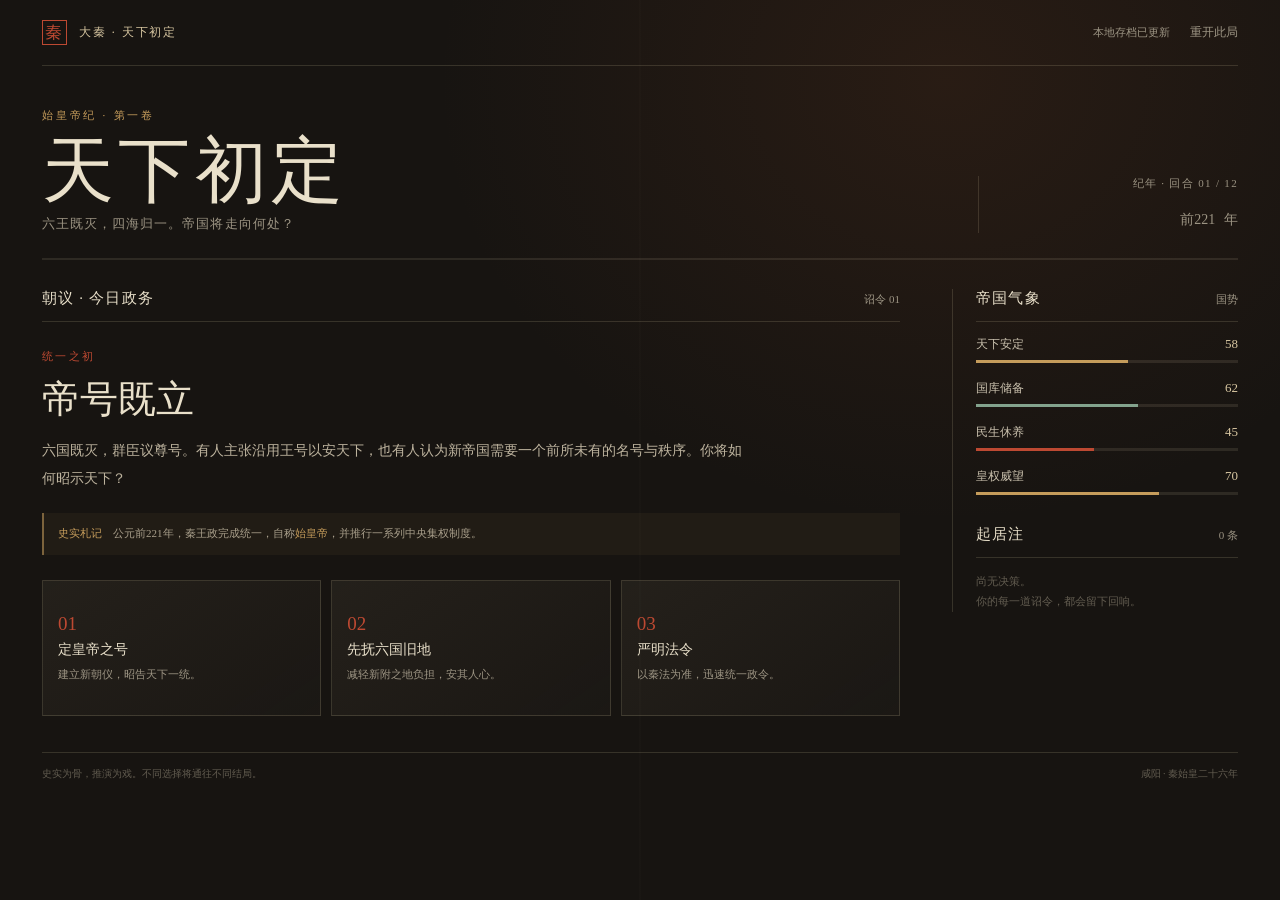
==== index.html @ d90211f7 "Add Qin Shi Huang simulation game" ====
<!doctype html>
<html lang="zh-CN">
<head>
  <meta charset="utf-8">
  <meta name="viewport" content="width=device-width, initial-scale=1">
  <meta name="theme-color" content="#171411">
  <title>大秦：天下初定</title>
  <style>
    :root {
      color-scheme: dark;
      --ink: #e9e0ca;
      --muted: #9c9483;
      --dim: #625c50;
      --paper: #d7c6a1;
      --vermilion: #bd4932;
      --gold: #c59c5b;
      --jade: #83a38d;
      --line: rgba(215, 198, 161, .17);
      --serif: "Noto Serif SC", "Songti SC", serif;
      --display: "Ma Shan Zheng", "KaiTi", serif;
    }

    * { box-sizing: border-box; }
    body {
      margin: 0;
      min-height: 100vh;
      color: var(--ink);
      background: #171411;
      font-family: var(--serif);
      background-image: radial-gradient(ellipse at 74% 9%, rgba(122, 64, 34, .18), transparent 38%),
        linear-gradient(90deg, transparent 49.9%, rgba(215, 198, 161, .025) 50%, transparent 50.1%);
    }
    button { font: inherit; }
    .frame { width: min(1320px, 100%); margin: 0 auto; padding: 0 42px 44px; }
    .topbar { height: 66px; display: flex; align-items: center; justify-content: space-between; border-bottom: 1px solid var(--line); }
    .brand { display: flex; align-items: center; gap: 12px; color: var(--paper); letter-spacing: .16em; font-size: 12px; }
    .brand-mark { width: 25px; height: 25px; display: grid; place-items: center; border: 1px solid var(--vermilion); color: var(--vermilion); font-family: var(--display); font-size: 17px; }
    .top-actions { display: flex; gap: 20px; align-items: center; }
    .save-state { color: var(--muted); font-size: 11px; }
    .text-button { color: var(--muted); background: transparent; border: 0; cursor: pointer; font-size: 12px; padding: 8px 0; }
    .text-button:hover { color: var(--ink); }
    .masthead { display: grid; grid-template-columns: minmax(0, 1fr) 260px; gap: 44px; padding: 42px 0 25px; align-items: end; }
    .eyebrow { color: var(--gold); font-size: 11px; letter-spacing: .25em; }
    h1 { margin: 12px 0 8px; font-family: var(--display); font-size: clamp(42px, 6vw, 72px); font-weight: 400; line-height: 1; letter-spacing: .06em; }
    .subtitle { color: var(--muted); font-size: 13px; letter-spacing: .08em; }
    .year-block { text-align: right; border-left: 1px solid var(--line); padding-left: 23px; }
    .year-label { color: var(--muted); font-size: 11px; letter-spacing: .12em; }
    .year { color: var(--paper); font-family: var(--display); font-size: 35px; margin-top: 2px; }
    .year span { font-size: 14px; color: var(--muted); font-family: var(--serif); }
    .progress-track { height: 2px; background: rgba(215,198,161,.12); margin: 0 0 29px; }
    .progress-fill { width: 0; height: 100%; background: var(--vermilion); transition: width .4s ease; }
    .layout { display: grid; grid-template-columns: minmax(0, 1fr) 286px; gap: 52px; align-items: start; }
    .section-heading { display: flex; align-items: baseline; justify-content: space-between; border-bottom: 1px solid var(--line); padding-bottom: 13px; margin-bottom: 20px; }
    .section-heading h2 { font-size: 15px; font-weight: 500; margin: 0; letter-spacing: .08em; }
    .section-heading span { font-size: 11px; color: var(--muted); }
    .event-kicker { color: var(--vermilion); letter-spacing: .22em; font-size: 11px; margin: 27px 0 10px; }
    .event-title { font-family: var(--display); font-size: clamp(27px, 3.2vw, 38px); font-weight: 400; margin: 0 0 12px; }
    .event-copy { color: #bdb39e; font-size: 14px; line-height: 2; max-width: 700px; margin: 0; }
    .record { margin-top: 20px; padding: 11px 14px; border-left: 2px solid rgba(197,156,91,.56); background: rgba(197,156,91,.055); color: #a99f8b; font-size: 11px; line-height: 1.8; }
    .record strong { color: var(--gold); font-weight: 500; }
    .choices { margin-top: 25px; display: grid; grid-template-columns: repeat(3, minmax(0, 1fr)); gap: 10px; }
    .choice {
      position: relative; text-align: left; min-height: 136px; padding: 16px 15px 14px; color: var(--ink);
      background: linear-gradient(145deg, rgba(215,198,161,.065), rgba(215,198,161,.018));
      border: 1px solid var(--line); cursor: pointer; transition: border-color .2s, background .2s, transform .2s;
    }
    .choice:hover { border-color: rgba(197,156,91,.65); background: rgba(197,156,91,.08); transform: translateY(-2px); }
    .choice:disabled { cursor: default; opacity: .58; transform: none; }
    .choice-no { color: var(--vermilion); font-family: var(--display); font-size: 19px; }
    .choice-title { display: block; font-size: 14px; margin: 6px 0; }
    .choice-desc { color: var(--muted); font-size: 11px; line-height: 1.7; display: block; }
    .side { border-left: 1px solid var(--line); padding-left: 23px; }
    .side .section-heading { margin-bottom: 14px; }
    .stat { margin: 0 0 17px; }
    .stat-line { display: flex; justify-content: space-between; align-items: baseline; margin-bottom: 7px; }
    .stat-name { font-size: 12px; color: #c9c0ad; }
    .stat-value { color: var(--paper); font-size: 13px; font-variant-numeric: tabular-nums; }
    .stat-track { height: 3px; background: rgba(215,198,161,.12); }
    .stat-fill { height: 100%; width: 0; transition: width .35s ease; background: var(--gold); }
    .stat:nth-of-type(3) .stat-fill { background: var(--jade); }
    .stat:nth-of-type(4) .stat-fill { background: var(--vermilion); }
    .log { margin-top: 30px; }
    .log-list { list-style: none; margin: 0; padding: 0; }
    .log-item { display: grid; grid-template-columns: 39px 1fr; gap: 8px; border-bottom: 1px solid rgba(215,198,161,.09); padding: 9px 0; font-size: 11px; line-height: 1.7; color: var(--muted); }
    .log-year { color: var(--gold); }
    .empty-log { color: var(--dim); font-size: 11px; line-height: 1.8; }
    .footer { margin-top: 36px; border-top: 1px solid var(--line); padding-top: 14px; display: flex; justify-content: space-between; color: var(--dim); font-size: 10px; }
    .ending { display: none; border-top: 1px solid var(--line); margin-top: 27px; padding-top: 20px; }
    .ending h3 { margin: 0 0 8px; font-family: var(--display); font-size: 29px; font-weight: 400; }
    .ending p { color: var(--muted); font-size: 13px; line-height: 1.9; margin: 0 0 14px; }
    .restart { padding: 9px 15px; background: var(--vermilion); color: #fff1dc; border: 0; cursor: pointer; font-size: 12px; }
    .toast { position: fixed; bottom: 20px; left: 50%; transform: translate(-50%, 10px); opacity: 0; pointer-events: none; padding: 10px 15px; background: #2a251e; border: 1px solid var(--line); color: var(--paper); font-size: 12px; transition: .2s; }
    .toast.show { transform: translate(-50%, 0); opacity: 1; }
    @media (max-width: 800px) {
      .frame { padding: 0 22px 30px; }
      .masthead { grid-template-columns: 1fr auto; gap: 14px; padding-top: 34px; }
      .layout { grid-template-columns: 1fr; gap: 32px; }
      .side { border-left: 0; border-top: 1px solid var(--line); padding: 22px 0 0; }
      .stats-grid { display: grid; grid-template-columns: repeat(2, minmax(0, 1fr)); column-gap: 22px; }
      .log { margin-top: 22px; }
    }
    @media (max-width: 520px) {
      .frame { padding: 0 17px 25px; }
      .brand { letter-spacing: .08em; }
      .top-actions { gap: 12px; }
      .save-state { display: none; }
      .masthead { padding-top: 28px; }
      h1 { font-size: 46px; }
      .year-block { padding-left: 12px; }
      .year { font-size: 29px; }
      .choices { grid-template-columns: 1fr; gap: 8px; }
      .choice { min-height: 0; padding: 12px 14px; }
      .choice-title { display: inline; margin: 0 8px 0 4px; }
      .choice-desc { margin: 4px 0 0 28px; }
      .footer { gap: 14px; line-height: 1.6; }
    }
    @media (prefers-reduced-motion: reduce) { *, *::before, *::after { scroll-behavior: auto !important; transition-duration: .01ms !important; } }
  </style>
</head>
<body>
  <div class="frame">
    <header class="topbar">
      <div class="brand"><span class="brand-mark" aria-hidden="true">秦</span><span>大秦 · 天下初定</span></div>
      <div class="top-actions"><span class="save-state" id="saveState">本地存档已启用</span><button class="text-button" id="resetButton" type="button" title="重新开始">重开此局</button></div>
    </header>
    <section class="masthead" aria-labelledby="gameTitle">
      <div><div class="eyebrow">始皇帝纪 · 第一卷</div><h1 id="gameTitle">天下初定</h1><div class="subtitle">六王既灭，四海归一。帝国将走向何处？</div></div>
      <div class="year-block"><div class="year-label">纪年 · 回合 <span id="turnLabel">01 / 12</span></div><div class="year"><span id="yearNumber">前221</span> <span>年</span></div></div>
    </section>
    <div class="progress-track" aria-label="游戏进度"><div class="progress-fill" id="progressFill"></div></div>
    <main class="layout">
      <section class="chronicle" aria-labelledby="eventTitle">
        <div class="section-heading"><h2>朝议 · 今日政务</h2><span id="eventIndex">诏令 01</span></div>
        <div class="event-kicker" id="eventEra">统一之初</div>
        <h2 class="event-title" id="eventTitle">帝号既立</h2>
        <p class="event-copy" id="eventCopy"></p>
        <div class="record" id="historyRecord"></div>
        <div class="choices" id="choices" aria-label="选择施政方略"></div>
        <div class="ending" id="ending" aria-live="polite"></div>
      </section>
      <aside class="side" aria-label="帝国状态">
        <div class="section-heading"><h2>帝国气象</h2><span>国势</span></div>
        <div class="stats-grid" id="stats"></div>
        <section class="log" aria-label="施政记录">
          <div class="section-heading"><h2>起居注</h2><span id="logCount">0 条</span></div>
          <ul class="log-list" id="logList"><li class="empty-log">尚无决策。<br>你的每一道诏令，都会留下回响。</li></ul>
        </section>
      </aside>
    </main>
    <footer class="footer"><span>史实为骨，推演为戏。不同选择将通往不同结局。</span><span>咸阳 · 秦始皇二十六年</span></footer>
  </div>
  <div class="toast" id="toast" role="status" aria-live="polite"></div>
  <script>
    "use strict";

    const initialState = {
      turn: 0,
      stats: { stability: 58, treasury: 62, people: 45, authority: 70 },
      log: [],
      ended: false
    };

    const statInfo = [
      { key: "stability", label: "天下安定", color: "#c59c5b" },
      { key: "treasury", label: "国库储备", color: "#83a38d" },
      { key: "people", label: "民生休养", color: "#bd4932" },
      { key: "authority", label: "皇权威望", color: "#c59c5b" }
    ];

    const events = [
      { year: 221, era: "统一之初", title: "帝号既立", text: "六国既灭，群臣议尊号。有人主张沿用王号以安天下，也有人认为新帝国需要一个前所未有的名号与秩序。你将如何昭示天下？", record: "公元前221年，秦王政完成统一，自称<strong>始皇帝</strong>，并推行一系列中央集权制度。", choices: [
        { title: "定皇帝之号", desc: "建立新朝仪，昭告天下一统。", effects: { authority: 9, stability: 3, treasury: -3 }, result: "皇帝之号传遍天下，百官称贺；新秩序也需要持续投入。" },
        { title: "先抚六国旧地", desc: "减轻新附之地负担，安其人心。", effects: { people: 9, stability: 5, treasury: -6 }, result: "旧地百姓稍得喘息，帝国初年的钱粮则更为紧张。" },
        { title: "严明法令", desc: "以秦法为准，迅速统一政令。", effects: { authority: 6, stability: 7, people: -5 }, result: "政令传达更快，地方对严法的畏惧也在增长。" }
      ]},
      { year: 220, era: "制度初成", title: "郡县与封建", text: "廷议如何治理广大的新帝国。有人请封宗室功臣为王，以镇守远方；也有人主张由朝廷直接任免地方官吏。", record: "秦统一后推行<strong>郡县制</strong>，地方长官由中央任免。", choices: [
        { title: "推行郡县", desc: "官吏由中央任免，政令直达郡县。", effects: { stability: 8, authority: 7, treasury: -4 }, result: "中央得以掌握地方官吏任免，治理网络逐步铺开。" },
        { title: "分封宗室", desc: "以宗亲镇守要地，减少朝廷远控。", effects: { stability: -5, authority: -4, treasury: 3 }, result: "短期治理负担减轻，地方势力却开始拥有自己的根基。" },
        { title: "郡县为主，留观察期", desc: "先派官治理要地，再按成效调整。", effects: { stability: 4, people: 3, treasury: -2 }, result: "制度推进较缓，却给新附之地留下了适应的时间。" }
      ]},
      { year: 219, era: "车同轨", title: "驰道与民力", text: "关中与东方之间道路不一，军情、粮运和商旅都受阻。修筑驰道可以让命令与物资更快抵达，但征发徭役会让百姓离开田亩。", record: "秦修筑以咸阳为中心的<strong>驰道</strong>，便利交通与政令传递。", choices: [
        { title: "大修驰道", desc: "集中民力修路，尽快连通帝国。", effects: { stability: 7, treasury: -7, people: -7 }, result: "道路渐通，调兵运粮更快；许多家庭却少了劳作的人手。" },
        { title: "分段缓修", desc: "优先修补粮道，控制征发规模。", effects: { stability: 4, treasury: -3, people: -2 }, result: "交通逐步改善，工程没有压垮沿途的农时。" },
        { title: "暂缓工程", desc: "将民力留给耕作，等待国库宽裕。", effects: { people: 5, treasury: 3, stability: -4 }, result: "百姓得以安心耕作，但边地与郡县仍觉朝廷遥远。" }
      ]},
      { year: 218, era: "书同文", title: "文字归一", text: "旧六国文书各有差异，官府文书往来常生误解。丞相建议颁行统一书体，博士们担忧地方典籍与习惯会被一扫而空。", record: "秦以<strong>小篆</strong>统一官方文字，推动政令与文书标准化。", choices: [
        { title: "颁行小篆", desc: "统一官方文书与刻石文字。", effects: { authority: 7, stability: 6, treasury: -2 }, result: "文书格式渐趋一致，吏员需要一段时间熟悉新字。" },
        { title: "官文统一，民间兼容", desc: "官府用小篆，民间书写暂从旧俗。", effects: { stability: 3, people: 4, authority: 2 }, result: "政务沟通更清晰，地方书写习惯也得以保留。" },
        { title: "留各地旧文", desc: "允许地方暂用旧字，减少制度冲击。", effects: { people: 3, stability: -4, authority: -3 }, result: "地方士民较易接受，但中央文书仍难以完全互通。" }
      ]},
      { year: 217, era: "衡量天下", title: "度量衡制", text: "各地尺、斗、斤两不一，税赋和交易难以核算。统一标准有利于治理，却也会打破旧有交易习惯。", record: "秦统一<strong>度量衡</strong>，使征收、工程与交易有了共同标准。", choices: [
        { title: "颁标准器", desc: "郡县依新制校验秤、斗与尺。", effects: { stability: 6, treasury: 5, authority: 4 }, result: "征收与交易更容易核对，官府账目也逐渐清晰。" },
        { title: "新旧并行一年", desc: "设过渡期，逐步更换器具。", effects: { people: 4, stability: 2, treasury: -2 }, result: "变法较为平缓，国库短期内要承担校制成本。" },
        { title: "严查私秤", desc: "重罚不合标准者，迅速肃清乱象。", effects: { treasury: 8, authority: 5, people: -7 }, result: "赋税核算增长迅速，民间对官府的畏惧随之加深。" }
      ]},
      { year: 216, era: "钱行天下", title: "半两钱", text: "统一后的市场仍流通各国旧币，商旅换算困难。统一货币能打通贸易，但强行收缴旧币也可能扰乱民间生计。", record: "秦推行以<strong>半两钱</strong>为代表的统一货币制度。", choices: [
        { title: "统一发行半两钱", desc: "以新币规范跨郡交易与赋税。", effects: { treasury: 7, stability: 5, people: -3 }, result: "跨地交易更加方便，旧币退出也带来了短暂的不便。" },
        { title: "限期兑换旧币", desc: "给商民时间换币，逐步收拢旧制。", effects: { people: 4, treasury: 3, stability: 2 }, result: "换币过程较为平稳，钱制统一稍慢一步。" },
        { title: "保留旧币流通", desc: "暂不强制换币，优先保住交易活力。", effects: { people: 5, stability: -4, authority: -2 }, result: "市场暂时免受冲击，各地货币仍未真正归一。" }
      ]},
      { year: 215, era: "北顾边塞", title: "北境烽烟", text: "北方边郡频有警报。将领请大举出兵并连接旧有城塞，朝中也有人提醒，漫长边防将耗费粮草与民力。", record: "秦曾遣军经营北方边地，并修缮、连接部分既有防御工事。", choices: [
        { title: "出兵并修边塞", desc: "加强北境防御，保障新附郡县。", effects: { stability: 8, treasury: -8, people: -6 }, result: "边地防守加强，军需与修筑让国库和民力都付出代价。" },
        { title: "据险守备", desc: "整顿关塞与烽燧，避免深入作战。", effects: { stability: 4, treasury: -3, authority: 2 }, result: "边防更有章法，帝国暂避了一场昂贵的远征。" },
        { title: "减少边军", desc: "将粮草与人力优先用于农桑。", effects: { people: 5, treasury: 4, stability: -7 }, result: "内地负担稍减，边境警讯却变得更加频繁。" }
      ]},
      { year: 214, era: "南方新境", title: "岭南之议", text: "南方百越之地尚未完全归附。将领主张继续进军，地方官则认为水土不服、道路难行，应先经营粮道与郡县。", record: "秦军曾经营岭南，开凿<strong>灵渠</strong>以沟通湘水与漓水流域的水运。", choices: [
        { title: "经营岭南", desc: "开辟粮道，设置郡县并安置军民。", effects: { stability: 6, treasury: -7, people: -3 }, result: "南方治理向前一步，粮道与安置仍需要长期投入。" },
        { title: "先通水道", desc: "以工程连接水系，稳步推进南下。", effects: { treasury: -5, stability: 4, people: 2 }, result: "水运改善为后续经营铺路，进展虽不快却较稳妥。" },
        { title: "暂守既有边界", desc: "停止推进，避免更大规模征发。", effects: { people: 5, treasury: 3, stability: -5 }, result: "百姓暂免远行之苦，南方边界仍有冲突风险。" }
      ]},
      { year: 213, era: "博士议政", title: "古今之争", text: "博士淳于越以古制进谏，丞相李斯反对以古非今。争论牵涉典籍、言论与新制度的根基：你要如何处置？", record: "公元前213年前后，秦廷发生关于典籍与制度的争论，史籍记载了严厉的<strong>焚书措施</strong>。", choices: [
        { title: "择书保存，许议新政", desc: "保留典籍副本，鼓励就事论政。", effects: { authority: -2, stability: 3, people: 5 }, result: "朝议仍有不同声音，制度也因此多了一面镜子。" },
        { title: "限定官学典籍", desc: "保留官藏与实用之书，约束私议。", effects: { authority: 5, stability: 1, people: -3 }, result: "朝廷更易统一说法，士人间的忧惧也悄然加深。" },
        { title: "严禁私藏非秦史书", desc: "以严令压下争论，维护政令权威。", effects: { authority: 8, stability: -2, people: -8 }, result: "反对之声一时沉寂，许多人的不满则转入暗处。" }
      ]},
      { year: 212, era: "巡行天下", title: "刻石与巡狩", text: "新帝国需要被看见。群臣请陛下巡行郡县、刻石颂功；然而车驾所至，沿途供奉与役使也会落在百姓肩上。", record: "秦始皇多次巡行，沿途刻石以记功业、宣示政令。", choices: [
        { title: "大巡天下", desc: "亲至郡县，刻石宣示帝国秩序。", effects: { authority: 8, treasury: -6, people: -4 }, result: "天子威仪远播，沿途郡县也承担了不小的供给压力。" },
        { title: "巡行重点郡县", desc: "轻车简从，听取地方官民实情。", effects: { stability: 5, authority: 4, people: 2 }, result: "朝廷更了解地方状况，也避免了铺张巡行。" },
        { title: "遣使代巡", desc: "派御史核察地方，不亲自出行。", effects: { treasury: 3, people: 3, authority: -3 }, result: "节省了巡行开支，天子与远方郡县之间却更显遥远。" }
      ]},
      { year: 211, era: "宫阙与民力", title: "阿房之议", text: "宫室与陵寝工程接连提出，工匠称规模可彰显帝国气象，地方官却报告徭役已经影响农时。你会如何裁度？", record: "秦始皇陵自其即位后营建；阿房宫工程的规模与完成情况，后世文献说法不一。", choices: [
        { title: "继续大兴土木", desc: "展现帝国威仪，营建宫室与陵寝。", effects: { authority: 6, treasury: -8, people: -9 }, result: "宫阙工程显出帝国声势，劳役带来的怨言也在累积。" },
        { title: "限定工期与役额", desc: "保留核心工程，按农时调度民夫。", effects: { stability: 4, treasury: -3, people: 4 }, result: "工程放慢了脚步，百姓与土地得到更多喘息。" },
        { title: "暂停非急工程", desc: "将资源转向仓储、水利与赈济。", effects: { people: 8, treasury: 2, authority: -4 }, result: "民生得到实在照拂，宏大的营建计划则暂时搁置。" }
      ]},
      { year: 210, era: "最后一次东巡", title: "沙丘遗诏", text: "东巡途中，陛下病势渐重。身后之事与帝国继承都已迫在眉睫。你最后一道政令，将决定留下怎样的秩序。", record: "公元前210年，秦始皇在巡行途中去世。此后帝国很快陷入继承与政治危机。", choices: [
        { title: "明定继承，宽缓新政", desc: "公开安排继承，并赦减部分徭役。", effects: { stability: 8, people: 8, authority: -2 }, result: "继承安排昭告天下，宽缓之令让远方郡县看见转机。" },
        { title: "严守既定法令", desc: "维持既有秩序，要求群臣奉法。", effects: { authority: 6, stability: 2, people: -4 }, result: "法令依旧清晰，帝国却少了调整方向的余地。" },
        { title: "加急召回重臣", desc: "令中枢重臣回朝，共议继承与安民。", effects: { stability: 5, treasury: -2, people: 2 }, result: "朝廷争取到协商时间，天下静候咸阳的下一道诏令。" }
      ]}
    ];

    const storageKey = "daqin-role-sim-v1";
    let state = loadState();
    const statsElement = document.getElementById("stats");
    const choicesElement = document.getElementById("choices");
    const toastElement = document.getElementById("toast");

    function loadState() {
      try {
        const saved = JSON.parse(localStorage.getItem(storageKey));
        if (saved && saved.stats && Number.isInteger(saved.turn)) return saved;
      } catch (error) {
        console.warn("无法读取本地存档。", error);
      }
      return structuredClone(initialState);
    }

    function saveState() {
      try {
        localStorage.setItem(storageKey, JSON.stringify(state));
        document.getElementById("saveState").textContent = "本地存档已更新";
      } catch (error) {
        document.getElementById("saveState").textContent = "存档不可用";
        console.warn("无法写入本地存档。", error);
      }
    }

    function renderStats() {
      statsElement.innerHTML = "";
      for (const stat of statInfo) {
        const value = state.stats[stat.key];
        const row = document.createElement("div");
        row.className = "stat";
        row.innerHTML = `<div class="stat-line"><span class="stat-name">${stat.label}</span><span class="stat-value">${value}</span></div><div class="stat-track"><div class="stat-fill" style="width:${value}%;background:${stat.color}"></div></div>`;
        statsElement.append(row);
      }
    }

    function renderLog() {
      const list = document.getElementById("logList");
      document.getElementById("logCount").textContent = `${state.log.length} 条`;
      if (!state.log.length) {
        list.innerHTML = '<li class="empty-log">尚无决策。<br>你的每一道诏令，都会留下回响。</li>';
        return;
      }
      list.innerHTML = state.log.slice().reverse().slice(0, 6).map((entry) =>
        `<li class="log-item"><span class="log-year">前${entry.year}</span><span>${entry.title}：${entry.choice}</span></li>`
      ).join("");
    }

    function showToast(message) {
      toastElement.textContent = message;
      toastElement.classList.add("show");
      window.setTimeout(() => toastElement.classList.remove("show"), 2200);
    }

    function render() {
      const finished = state.turn >= events.length;
      const event = events[Math.min(state.turn, events.length - 1)];
      document.getElementById("turnLabel").textContent = `${String(Math.min(state.turn + 1, events.length)).padStart(2, "0")} / ${events.length}`;
      document.getElementById("yearNumber").textContent = `前${event.year}`;
      document.getElementById("eventIndex").textContent = `诏令 ${String(Math.min(state.turn + 1, events.length)).padStart(2, "0")}`;
      document.getElementById("eventEra").textContent = event.era;
      document.getElementById("eventTitle").textContent = event.title;
      document.getElementById("eventCopy").textContent = event.text;
      document.getElementById("historyRecord").innerHTML = `<strong>史实札记</strong>　${event.record}`;
      document.getElementById("progressFill").style.width = `${Math.min(state.turn / events.length, 1) * 100}%`;
      renderStats();
      renderLog();
      choicesElement.innerHTML = "";
      document.getElementById("ending").style.display = "none";

      if (finished || state.ended) {
        state.ended = true;
        document.getElementById("progressFill").style.width = "100%";
        choicesElement.hidden = true;
        showEnding();
        saveState();
        return;
      }

      choicesElement.hidden = false;
      event.choices.forEach((choice, index) => {
        const button = document.createElement("button");
        button.className = "choice";
        button.type = "button";
        button.innerHTML = `<span class="choice-no">${String(index + 1).padStart(2, "0")}</span><span class="choice-title">${choice.title}</span><span class="choice-desc">${choice.desc}</span>`;
        button.addEventListener("click", () => makeChoice(choice));
        choicesElement.append(button);
      });
      saveState();
    }

    function makeChoice(choice) {
      if (state.ended) return;
      const event = events[state.turn];
      for (const [key, delta] of Object.entries(choice.effects)) {
        state.stats[key] = Math.max(0, Math.min(100, state.stats[key] + delta));
      }
      state.log.push({ year: event.year, title: event.title, choice: choice.title, result: choice.result });
      state.turn += 1;
      showToast(choice.result);
      render();
    }

    function showEnding() {
      const ending = document.getElementById("ending");
      const average = Object.values(state.stats).reduce((sum, value) => sum + value, 0) / 4;
      let title = "帝國初定，餘緒未絕";
      let text = "十二道诏令已落定。秦的制度与道路为后世留下深远影响，而急速扩张与严苛治理所积累的矛盾，也在始皇帝身后迅速浮现。";
      if (state.stats.people >= 65 && state.stats.stability >= 60) {
        title = "休养生息，天下渐安";
        text = "你在统一与安民之间找到了一条艰难的路。郡县、文字与制度继续运行，百姓也得到喘息。后世仍将讨论：若宽缓能再早一些，帝国的命运是否会不同？";
      } else if (state.stats.authority >= 75 && state.stats.stability >= 55) {
        title = "法令如一，威加海内";
        text = "帝国政令通行，中央威权深入郡县。只是天下归一不等于人心归一，严密的秩序需要不断的力量维系。";
      } else if (state.stats.people < 30 || state.stats.stability < 30) {
        title = "徭役渐重，暗流已生";
        text = "统一工程与严法消耗了太多民力，边地与旧国之人仍未安定。制度建立得很快，信任却来得很慢。始皇帝身后，潜伏的裂痕将一一显露。";
      }
      ending.innerHTML = `<h3>${title}</h3><p>${text}</p><p>最终国势：安定 ${state.stats.stability} · 国库 ${state.stats.treasury} · 民生 ${state.stats.people} · 威望 ${state.stats.authority}</p><button class="restart" type="button" id="endingRestart">重新推演</button>`;
      ending.style.display = "block";
      document.getElementById("endingRestart").addEventListener("click", resetGame);
    }

    function resetGame() {
      state = structuredClone(initialState);
      saveState();
      render();
      showToast("新的推演开始了");
    }

    document.getElementById("resetButton").addEventListener("click", () => {
      if (window.confirm("要结束当前推演并从前221年重新开始吗？")) resetGame();
    });

    render();
  </script>
</body>
</html>
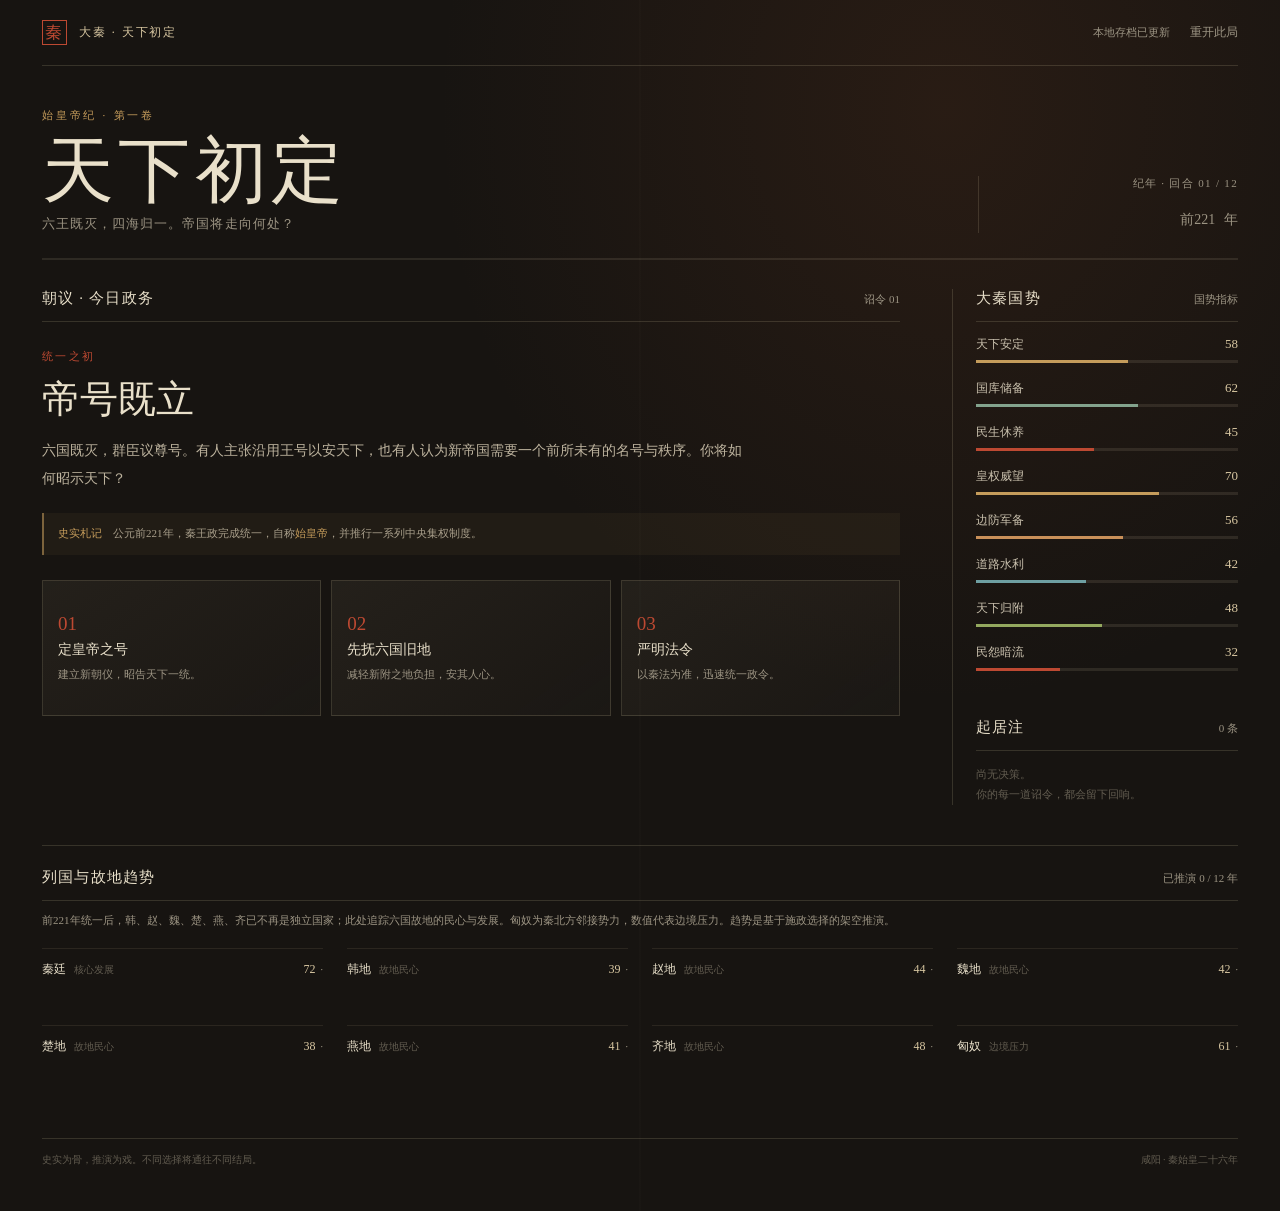
==== commit 87a0255c: "Add historical incidents and regional trends" ====
--- a/index.html
+++ b/index.html
@@ -70,6 +70,7 @@
     .choice-title { display: block; font-size: 14px; margin: 6px 0; }
     .choice-desc { color: var(--muted); font-size: 11px; line-height: 1.7; display: block; }
     .side { border-left: 1px solid var(--line); padding-left: 23px; }
+    .stats-grid { display: grid; grid-template-columns: 1fr; }
     .side .section-heading { margin-bottom: 14px; }
     .stat { margin: 0 0 17px; }
     .stat-line { display: flex; justify-content: space-between; align-items: baseline; margin-bottom: 7px; }
@@ -84,6 +85,21 @@
     .log-item { display: grid; grid-template-columns: 39px 1fr; gap: 8px; border-bottom: 1px solid rgba(215,198,161,.09); padding: 9px 0; font-size: 11px; line-height: 1.7; color: var(--muted); }
     .log-year { color: var(--gold); }
     .empty-log { color: var(--dim); font-size: 11px; line-height: 1.8; }
+    .trend-panel { margin-top: 40px; border-top: 1px solid var(--line); padding-top: 22px; }
+    .trend-panel .section-heading { margin-bottom: 10px; }
+    .trend-note { color: var(--muted); font-size: 11px; line-height: 1.8; margin: 0 0 18px; }
+    .trend-grid { display: grid; grid-template-columns: repeat(4, minmax(0, 1fr)); gap: 0 24px; }
+    .trend-item { min-width: 0; display: grid; grid-template-columns: 1fr auto; align-items: center; gap: 7px 12px; padding: 12px 0; border-top: 1px solid rgba(215,198,161,.1); }
+    .trend-name { display: flex; align-items: baseline; gap: 8px; min-width: 0; }
+    .trend-name strong { font-size: 12px; font-weight: 500; white-space: nowrap; }
+    .trend-name span { color: var(--dim); font-size: 10px; white-space: nowrap; overflow: hidden; text-overflow: ellipsis; }
+    .trend-score { color: var(--paper); font-size: 12px; font-variant-numeric: tabular-nums; }
+    .trend-change { margin-left: 5px; font-size: 10px; }
+    .trend-change.up { color: var(--jade); }
+    .trend-change.down { color: var(--vermilion); }
+    .trend-change.flat { color: var(--muted); }
+    .trend-spark { grid-column: 1 / -1; display: block; width: 100%; height: 28px; overflow: visible; }
+    .trend-spark polyline { fill: none; stroke-width: 1.7; vector-effect: non-scaling-stroke; }
     .footer { margin-top: 36px; border-top: 1px solid var(--line); padding-top: 14px; display: flex; justify-content: space-between; color: var(--dim); font-size: 10px; }
     .ending { display: none; border-top: 1px solid var(--line); margin-top: 27px; padding-top: 20px; }
     .ending h3 { margin: 0 0 8px; font-family: var(--display); font-size: 29px; font-weight: 400; }
@@ -98,6 +114,7 @@
       .side { border-left: 0; border-top: 1px solid var(--line); padding: 22px 0 0; }
       .stats-grid { display: grid; grid-template-columns: repeat(2, minmax(0, 1fr)); column-gap: 22px; }
       .log { margin-top: 22px; }
+      .trend-grid { grid-template-columns: repeat(2, minmax(0, 1fr)); gap: 0 18px; }
     }
     @media (max-width: 520px) {
       .frame { padding: 0 17px 25px; }
@@ -112,6 +129,9 @@
       .choice { min-height: 0; padding: 12px 14px; }
       .choice-title { display: inline; margin: 0 8px 0 4px; }
       .choice-desc { margin: 4px 0 0 28px; }
+      .trend-grid { gap: 0 14px; }
+      .trend-name { gap: 5px; }
+      .trend-name span { font-size: 9px; }
       .footer { gap: 14px; line-height: 1.6; }
     }
     @media (prefers-reduced-motion: reduce) { *, *::before, *::after { scroll-behavior: auto !important; transition-duration: .01ms !important; } }
@@ -139,7 +159,7 @@
         <div class="ending" id="ending" aria-live="polite"></div>
       </section>
       <aside class="side" aria-label="帝国状态">
-        <div class="section-heading"><h2>帝国气象</h2><span>国势</span></div>
+        <div class="section-heading"><h2>大秦国势</h2><span>国势指标</span></div>
         <div class="stats-grid" id="stats"></div>
         <section class="log" aria-label="施政记录">
           <div class="section-heading"><h2>起居注</h2><span id="logCount">0 条</span></div>
@@ -147,6 +167,11 @@
         </section>
       </aside>
     </main>
+    <section class="trend-panel" aria-labelledby="trendHeading">
+      <div class="section-heading"><h2 id="trendHeading">列国与故地趋势</h2><span id="trendTurn">统一后的区域推演</span></div>
+      <p class="trend-note">前221年统一后，韩、赵、魏、楚、燕、齐已不再是独立国家；此处追踪六国故地的民心与发展。匈奴为秦北方邻接势力，数值代表边境压力。趋势是基于施政选择的架空推演。</p>
+      <div class="trend-grid" id="trends" aria-label="列国与地区发展趋势"></div>
+    </section>
     <footer class="footer"><span>史实为骨，推演为戏。不同选择将通往不同结局。</span><span>咸阳 · 秦始皇二十六年</span></footer>
   </div>
   <div class="toast" id="toast" role="status" aria-live="polite"></div>
@@ -155,8 +180,19 @@
 
     const initialState = {
       turn: 0,
-      stats: { stability: 58, treasury: 62, people: 45, authority: 70 },
+      stats: { stability: 58, treasury: 62, people: 45, authority: 70, military: 56, infrastructure: 42, unity: 48, unrest: 32 },
       log: [],
+      pendingIncident: null,
+      regions: [
+        { name: "秦廷", label: "核心发展", kind: "core", value: 72, bias: 0.2, color: "#c59c5b", history: [72] },
+        { name: "韩地", label: "故地民心", kind: "former", value: 39, bias: -0.25, color: "#bd4932", history: [39] },
+        { name: "赵地", label: "故地民心", kind: "former", value: 44, bias: -0.08, color: "#83a38d", history: [44] },
+        { name: "魏地", label: "故地民心", kind: "former", value: 42, bias: -0.12, color: "#c99059", history: [42] },
+        { name: "楚地", label: "故地民心", kind: "former", value: 38, bias: -0.2, color: "#94a95f", history: [38] },
+        { name: "燕地", label: "故地民心", kind: "former", value: 41, bias: -0.1, color: "#6e9fa2", history: [41] },
+        { name: "齐地", label: "故地民心", kind: "former", value: 48, bias: 0.05, color: "#c47e86", history: [48] },
+        { name: "匈奴", label: "边境压力", kind: "border", value: 61, bias: 0.15, color: "#a887b5", history: [61] }
+      ],
       ended: false
     };
 
@@ -164,7 +200,11 @@
       { key: "stability", label: "天下安定", color: "#c59c5b" },
       { key: "treasury", label: "国库储备", color: "#83a38d" },
       { key: "people", label: "民生休养", color: "#bd4932" },
-      { key: "authority", label: "皇权威望", color: "#c59c5b" }
+      { key: "authority", label: "皇权威望", color: "#c59c5b" },
+      { key: "military", label: "边防军备", color: "#c99059" },
+      { key: "infrastructure", label: "道路水利", color: "#6e9fa2" },
+      { key: "unity", label: "天下归附", color: "#94a95f" },
+      { key: "unrest", label: "民怨暗流", color: "#bd4932" }
     ];
 
     const events = [
@@ -230,7 +270,40 @@
       ]}
     ];
 
-    const storageKey = "daqin-role-sim-v1";
+    const incidents = [
+      { year: 219, era: "海上求仙", title: "徐福入海", text: "方士徐福称海上有蓬莱仙山，请求率童男女与百工出海求仙药。船队与物资已经备妥，朝中大臣对这场远行议论纷纷。", record: "《史记·秦始皇本纪》记载，徐福上书求仙，秦始皇曾遣其入海。具体经过以史籍记述为据。", choices: [
+        { title: "倾力资助远航", desc: "拨付大量钱粮，继续寻访仙山。", effects: { treasury: -8, authority: 2, unrest: 2 }, result: "船队扬帆出海，宫中对长生的期待更盛，国库也少了一笔储备。" },
+        { title: "限额资助，核查航路", desc: "保留探索，同时控制财物与人力。", effects: { treasury: -3, infrastructure: 1, stability: 2 }, result: "远航规模受控，朝廷也开始重视海路与沿岸治理。" },
+        { title: "驳回方士，转充仓储", desc: "停止求仙开支，把钱粮用于民生。", effects: { treasury: 4, people: 3, unrest: -3 }, result: "求仙之议暂歇，仓储与民生获得了实在投入。" }
+      ]},
+      { year: 218, era: "东巡遇袭", title: "博浪沙惊驾", text: "东巡车驾经过博浪沙，突遭袭击。刺客未能得手，但消息传回咸阳后，朝廷既担忧天子安危，也担心过度搜捕激起更大的不安。", record: "《史记》记载张良参与博浪沙刺杀秦始皇，袭击未遂；事件细节来自史籍叙述。", choices: [
+        { title: "整顿宿卫与驿传", desc: "加强警戒，不扩大地方搜捕。", effects: { military: 5, treasury: -2, stability: 3 }, result: "巡行防卫得到加强，地方未因大规模搜捕而承受额外压力。" },
+        { title: "大索东方郡县", desc: "严查刺客同党，强化威慑。", effects: { authority: 5, military: 3, people: -4, unrest: 5 }, result: "短期内声势震动东方，严厉搜捕也让民间更加惶惶。" },
+        { title: "缩短巡行，安抚百姓", desc: "暂缓远行，命地方官核查民情。", effects: { people: 3, stability: 2, unity: 3 }, result: "车驾暂缓东行，地方官开始回报治安与民生实情。" }
+      ]},
+      { year: 215, era: "北境捷报", title: "蒙恬北逐匈奴", text: "北军传来捷报：蒙恬率军向北推进，边郡的威胁暂时减轻。接下来是继续深入、修整防线，还是让士卒屯田休养？", record: "《史记》记载蒙恬率军北逐匈奴、收取河南地。秦代边防工程与徭役规模，后世记载和研究各有讨论。", choices: [
+        { title: "据险设防，经营边郡", desc: "巩固新防线，避免继续远征。", effects: { stability: 4, military: 4, infrastructure: 2, treasury: -3 }, result: "北境防线趋于稳固，朝廷以驻防代替继续深入。" },
+        { title: "班师屯田", desc: "让军队休整，恢复边地生产。", effects: { people: 3, treasury: 2, military: -1, infrastructure: 2 }, result: "边军得到休整，屯田也为边郡积累了粮食。" },
+        { title: "乘胜继续远征", desc: "扩大控制范围，追求彻底压制。", effects: { military: 7, treasury: -7, people: -4, unrest: 2 }, result: "边境压力暂降，但长途军需与征发使民力更为紧张。" }
+      ]},
+      { year: 214, era: "南方水道", title: "灵渠通漕", text: "南征粮运受山川阻隔，工匠提出疏通湘水、漓水之间的水道，以改善军粮与物资转运。工程可以推进南方经营，也需要持续投入。", record: "秦经营岭南期间开凿水道以沟通湘漓水系，后称灵渠；工程年代与细节在史籍和研究中有不同讨论。", choices: [
+        { title: "按农时分段施工", desc: "兼顾水运、工程进度与耕作。", effects: { infrastructure: 5, people: 3, treasury: -3, unity: 2 }, result: "水道工程稳步推进，农时与沿途民力也得到照顾。" },
+        { title: "急调民夫速成", desc: "集中人力，优先保障军粮运输。", effects: { infrastructure: 8, military: 2, treasury: -5, people: -5, unrest: 4 }, result: "工程进展加快，沿途徭役带来的怨气也在积累。" },
+        { title: "先修仓道再议开渠", desc: "短期改善陆路粮运，暂缓大工程。", effects: { treasury: -2, stability: 2, people: 2, infrastructure: 2 }, result: "粮道得到修补，开渠计划则留待更周全的筹备。" }
+      ]},
+      { year: 212, era: "咸阳风波", title: "方士案起", text: "方士侯生、卢生逃亡后，咸阳传出追查诸生的命令。群臣担心查案扩大为牵连无辜，也有人主张必须严惩欺君者。", record: "《史记》记载秦始皇下令追查咸阳诸生，后世常称“坑儒”；事件对象、人数与细节存在争议。", choices: [
+        { title: "限定查案范围", desc: "只审涉案方士，禁止株连。", effects: { unity: 3, people: 2, authority: -2, unrest: -2 }, result: "案件范围被限制，咸阳的恐慌稍稍平息。" },
+        { title: "严令追究欺君者", desc: "集中审理涉案者，维持朝廷威信。", effects: { authority: 4, stability: 2, people: -4, unrest: 4 }, result: "朝廷威势得到维护，官民对严厉追查的忧虑随之上升。" },
+        { title: "停查并公开申明", desc: "停止扩大搜捕，安定士民。", effects: { people: 4, unity: 3, authority: -3, unrest: -3 }, result: "追查暂时停止，朝廷以公开诏令安抚士民。" }
+      ]},
+      { year: 211, era: "东郡异象", title: "陨石刻辞", text: "东郡有陨石坠落，石上出现针对皇帝的刻字。地方官请求严查刻辞者；朝臣提醒，若把天象化作追罪借口，恐怕只会加深人心疑惧。", record: "《史记》记东郡陨石及其刻辞。此类天象叙事带有政治寓意，具体经过应以史籍记载谨慎理解。", choices: [
+        { title: "公开验石，禁止株连", desc: "调查事实，同时安抚受惊民众。", effects: { stability: 2, unity: 3, people: 2, unrest: -2 }, result: "官府公开处理陨石，未将传言扩大为大规模追捕。" },
+        { title: "下令彻查刻辞者", desc: "以严刑压制流言，维护皇权。", effects: { authority: 5, stability: -2, people: -3, unrest: 5 }, result: "一时无人再敢议论，恐惧和猜疑却在暗中蔓延。" },
+        { title: "刻石记异，转而赈济", desc: "不追究百姓，把资源用于地方安抚。", effects: { people: 4, treasury: -2, unity: 2, unrest: -3 }, result: "朝廷将注意力转向民生，地方不安有所缓解。" }
+      ]}
+    ];
+
+    const storageKey = "daqin-role-sim-v2";
     let state = loadState();
     const statsElement = document.getElementById("stats");
     const choicesElement = document.getElementById("choices");
@@ -238,8 +311,16 @@
 
     function loadState() {
       try {
-        const saved = JSON.parse(localStorage.getItem(storageKey));
-        if (saved && saved.stats && Number.isInteger(saved.turn)) return saved;
+        const saved = JSON.parse(localStorage.getItem(storageKey) || localStorage.getItem("daqin-role-sim-v1"));
+        if (saved && saved.stats && Number.isInteger(saved.turn)) {
+          return {
+            ...structuredClone(initialState),
+            ...saved,
+            stats: { ...initialState.stats, ...saved.stats },
+            regions: Array.isArray(saved.regions) ? saved.regions : structuredClone(initialState.regions),
+            pendingIncident: saved.pendingIncident || null
+          };
+        }
       } catch (error) {
         console.warn("无法读取本地存档。", error);
       }
@@ -262,8 +343,47 @@
         const value = state.stats[stat.key];
         const row = document.createElement("div");
         row.className = "stat";
-        row.innerHTML = `<div class="stat-line"><span class="stat-name">${stat.label}</span><span class="stat-value">${value}</span></div><div class="stat-track"><div class="stat-fill" style="width:${value}%;background:${stat.color}"></div></div>`;
+        row.innerHTML = `<div class="stat-line"><span class="stat-name">${stat.label}</span><span class="stat-value">${Math.round(value)}</span></div><div class="stat-track"><div class="stat-fill" style="width:${value}%;background:${stat.color}"></div></div>`;
         statsElement.append(row);
+      }
+    }
+
+    function renderTrends() {
+      const trendsElement = document.getElementById("trends");
+      trendsElement.innerHTML = state.regions.map((region) => {
+        const values = region.history.slice(-12);
+        const width = 140;
+        const height = 28;
+        const low = Math.min(...values);
+        const high = Math.max(...values);
+        const spread = Math.max(high - low, 4);
+        const points = values.map((value, index) => {
+          const x = values.length === 1 ? width : index / (values.length - 1) * width;
+          const y = height - 3 - (value - low + spread * 0.08) / (spread * 1.16) * (height - 6);
+          return `${x.toFixed(1)},${y.toFixed(1)}`;
+        }).join(" ");
+        const previous = values.length > 1 ? values[values.length - 2] : region.value;
+        const delta = region.value - previous;
+        const direction = delta > 0.2 ? "up" : delta < -0.2 ? "down" : "flat";
+        const arrow = direction === "up" ? "↑" : direction === "down" ? "↓" : "·";
+        return `<div class="trend-item"><div class="trend-name"><strong>${region.name}</strong><span>${region.label}</span></div><span class="trend-score">${Math.round(region.value)}<small class="trend-change ${direction}">${arrow}</small></span><svg class="trend-spark" viewBox="0 0 ${width} ${height}" role="img" aria-label="${region.name}趋势"><polyline points="${points}" stroke="${region.color}"></polyline></svg></div>`;
+      }).join("");
+      document.getElementById("trendTurn").textContent = `已推演 ${state.turn} / ${events.length} 年`;
+    }
+
+    function advanceTrends() {
+      const { stability, treasury, people, authority, infrastructure, unity, military, unrest } = state.stats;
+      for (const region of state.regions) {
+        let change;
+        if (region.kind === "border") {
+          change = (55 - military) * 0.045 + (unrest - 35) * 0.018 + region.bias + (Math.random() - 0.5) * 0.7;
+        } else if (region.kind === "core") {
+          change = (treasury - 50) * 0.018 + (infrastructure - 45) * 0.022 + (stability - 50) * 0.012 + region.bias + (Math.random() - 0.5) * 0.6;
+        } else {
+          change = (people - 50) * 0.022 + (unity - 45) * 0.028 + (infrastructure - 45) * 0.012 - Math.max(0, authority - 75) * 0.018 - unrest * 0.012 + region.bias + (Math.random() - 0.5) * 0.7;
+        }
+        region.value = Math.max(0, Math.min(100, Math.round((region.value + change) * 10) / 10));
+        region.history.push(region.value);
       }
     }
 
@@ -286,17 +406,21 @@
     }
 
     function render() {
-      const finished = state.turn >= events.length;
+      const finished = state.turn >= events.length && !state.pendingIncident;
       const event = events[Math.min(state.turn, events.length - 1)];
-      document.getElementById("turnLabel").textContent = `${String(Math.min(state.turn + 1, events.length)).padStart(2, "0")} / ${events.length}`;
-      document.getElementById("yearNumber").textContent = `前${event.year}`;
-      document.getElementById("eventIndex").textContent = `诏令 ${String(Math.min(state.turn + 1, events.length)).padStart(2, "0")}`;
-      document.getElementById("eventEra").textContent = event.era;
-      document.getElementById("eventTitle").textContent = event.title;
-      document.getElementById("eventCopy").textContent = event.text;
-      document.getElementById("historyRecord").innerHTML = `<strong>史实札记</strong>　${event.record}`;
+      const incident = state.pendingIncident;
+      const current = incident || event;
+      const visibleTurn = incident ? state.turn : Math.min(state.turn + 1, events.length);
+      document.getElementById("turnLabel").textContent = `${String(visibleTurn).padStart(2, "0")} / ${events.length}${incident ? " · 突发" : ""}`;
+      document.getElementById("yearNumber").textContent = `前${current.year}`;
+      document.getElementById("eventIndex").textContent = incident ? "史事突发" : `诏令 ${String(Math.min(state.turn + 1, events.length)).padStart(2, "0")}`;
+      document.getElementById("eventEra").textContent = incident ? `突发事件 · ${incident.era}` : event.era;
+      document.getElementById("eventTitle").textContent = current.title;
+      document.getElementById("eventCopy").textContent = current.text;
+      document.getElementById("historyRecord").innerHTML = `<strong>${incident ? "史实记载" : "史实札记"}</strong>　${current.record}`;
       document.getElementById("progressFill").style.width = `${Math.min(state.turn / events.length, 1) * 100}%`;
       renderStats();
+      renderTrends();
       renderLog();
       choicesElement.innerHTML = "";
       document.getElementById("ending").style.display = "none";
@@ -311,12 +435,12 @@
       }
 
       choicesElement.hidden = false;
-      event.choices.forEach((choice, index) => {
+      current.choices.forEach((choice, index) => {
         const button = document.createElement("button");
         button.className = "choice";
         button.type = "button";
         button.innerHTML = `<span class="choice-no">${String(index + 1).padStart(2, "0")}</span><span class="choice-title">${choice.title}</span><span class="choice-desc">${choice.desc}</span>`;
-        button.addEventListener("click", () => makeChoice(choice));
+        button.addEventListener("click", () => incident ? resolveIncident(choice) : makeChoice(choice));
         choicesElement.append(button);
       });
       saveState();
@@ -325,19 +449,41 @@
     function makeChoice(choice) {
       if (state.ended) return;
       const event = events[state.turn];
-      for (const [key, delta] of Object.entries(choice.effects)) {
-        state.stats[key] = Math.max(0, Math.min(100, state.stats[key] + delta));
-      }
+      applyEffects(choice.effects);
       state.log.push({ year: event.year, title: event.title, choice: choice.title, result: choice.result });
       state.turn += 1;
+      state.pendingIncident = incidents.find((incident) => incident.year === event.year) || null;
+      if (!state.pendingIncident) advanceTrends();
       showToast(choice.result);
       render();
+    }
+
+    function resolveIncident(choice) {
+      const incident = state.pendingIncident;
+      if (!incident) return;
+      applyEffects(choice.effects);
+      state.log.push({ year: incident.year, title: incident.title, choice: choice.title, result: choice.result });
+      state.pendingIncident = null;
+      advanceTrends();
+      showToast(choice.result);
+      render();
+    }
+
+    function applyEffects(effects) {
+      for (const [key, delta] of Object.entries(effects)) {
+        if (key in state.stats) state.stats[key] = Math.max(0, Math.min(100, state.stats[key] + delta));
+      }
+      const round = (value) => Math.round(value * 10) / 10;
+      state.stats.military = Math.max(0, Math.min(100, round(state.stats.military + (effects.stability || 0) * 0.2 + (effects.authority || 0) * 0.08)));
+      state.stats.infrastructure = Math.max(0, Math.min(100, round(state.stats.infrastructure + (effects.stability || 0) * 0.1 + (effects.treasury || 0) * 0.08)));
+      state.stats.unity = Math.max(0, Math.min(100, round(state.stats.unity + (effects.people || 0) * 0.22 + (effects.stability || 0) * 0.12 - (effects.authority || 0) * 0.08)));
+      state.stats.unrest = Math.max(0, Math.min(100, round(state.stats.unrest - (effects.people || 0) * 0.2 - (effects.stability || 0) * 0.08 + (effects.authority || 0) * 0.12)));
     }
 
     function showEnding() {
       const ending = document.getElementById("ending");
       const average = Object.values(state.stats).reduce((sum, value) => sum + value, 0) / 4;
-      let title = "帝國初定，餘緒未絕";
+      let title = "帝国初定，余绪未绝";
       let text = "十二道诏令已落定。秦的制度与道路为后世留下深远影响，而急速扩张与严苛治理所积累的矛盾，也在始皇帝身后迅速浮现。";
       if (state.stats.people >= 65 && state.stats.stability >= 60) {
         title = "休养生息，天下渐安";
@@ -348,8 +494,11 @@
       } else if (state.stats.people < 30 || state.stats.stability < 30) {
         title = "徭役渐重，暗流已生";
         text = "统一工程与严法消耗了太多民力，边地与旧国之人仍未安定。制度建立得很快，信任却来得很慢。始皇帝身后，潜伏的裂痕将一一显露。";
-      }
-      ending.innerHTML = `<h3>${title}</h3><p>${text}</p><p>最终国势：安定 ${state.stats.stability} · 国库 ${state.stats.treasury} · 民生 ${state.stats.people} · 威望 ${state.stats.authority}</p><button class="restart" type="button" id="endingRestart">重新推演</button>`;
+      } else if (state.stats.unrest >= 60) {
+        title = "威令虽行，怨气渐积";
+        text = "帝国制度已经铺开，但多地的民怨与不安仍在增长。朝廷需要在维持秩序与修复人心之间重新权衡。";
+      }
+      ending.innerHTML = `<h3>${title}</h3><p>${text}</p><p>最终国势：安定 ${Math.round(state.stats.stability)} · 国库 ${Math.round(state.stats.treasury)} · 民生 ${Math.round(state.stats.people)} · 威望 ${Math.round(state.stats.authority)} · 军备 ${Math.round(state.stats.military)} · 基建 ${Math.round(state.stats.infrastructure)} · 归附 ${Math.round(state.stats.unity)} · 民怨 ${Math.round(state.stats.unrest)}</p><button class="restart" type="button" id="endingRestart">重新推演</button>`;
       ending.style.display = "block";
       document.getElementById("endingRestart").addEventListener("click", resetGame);
     }
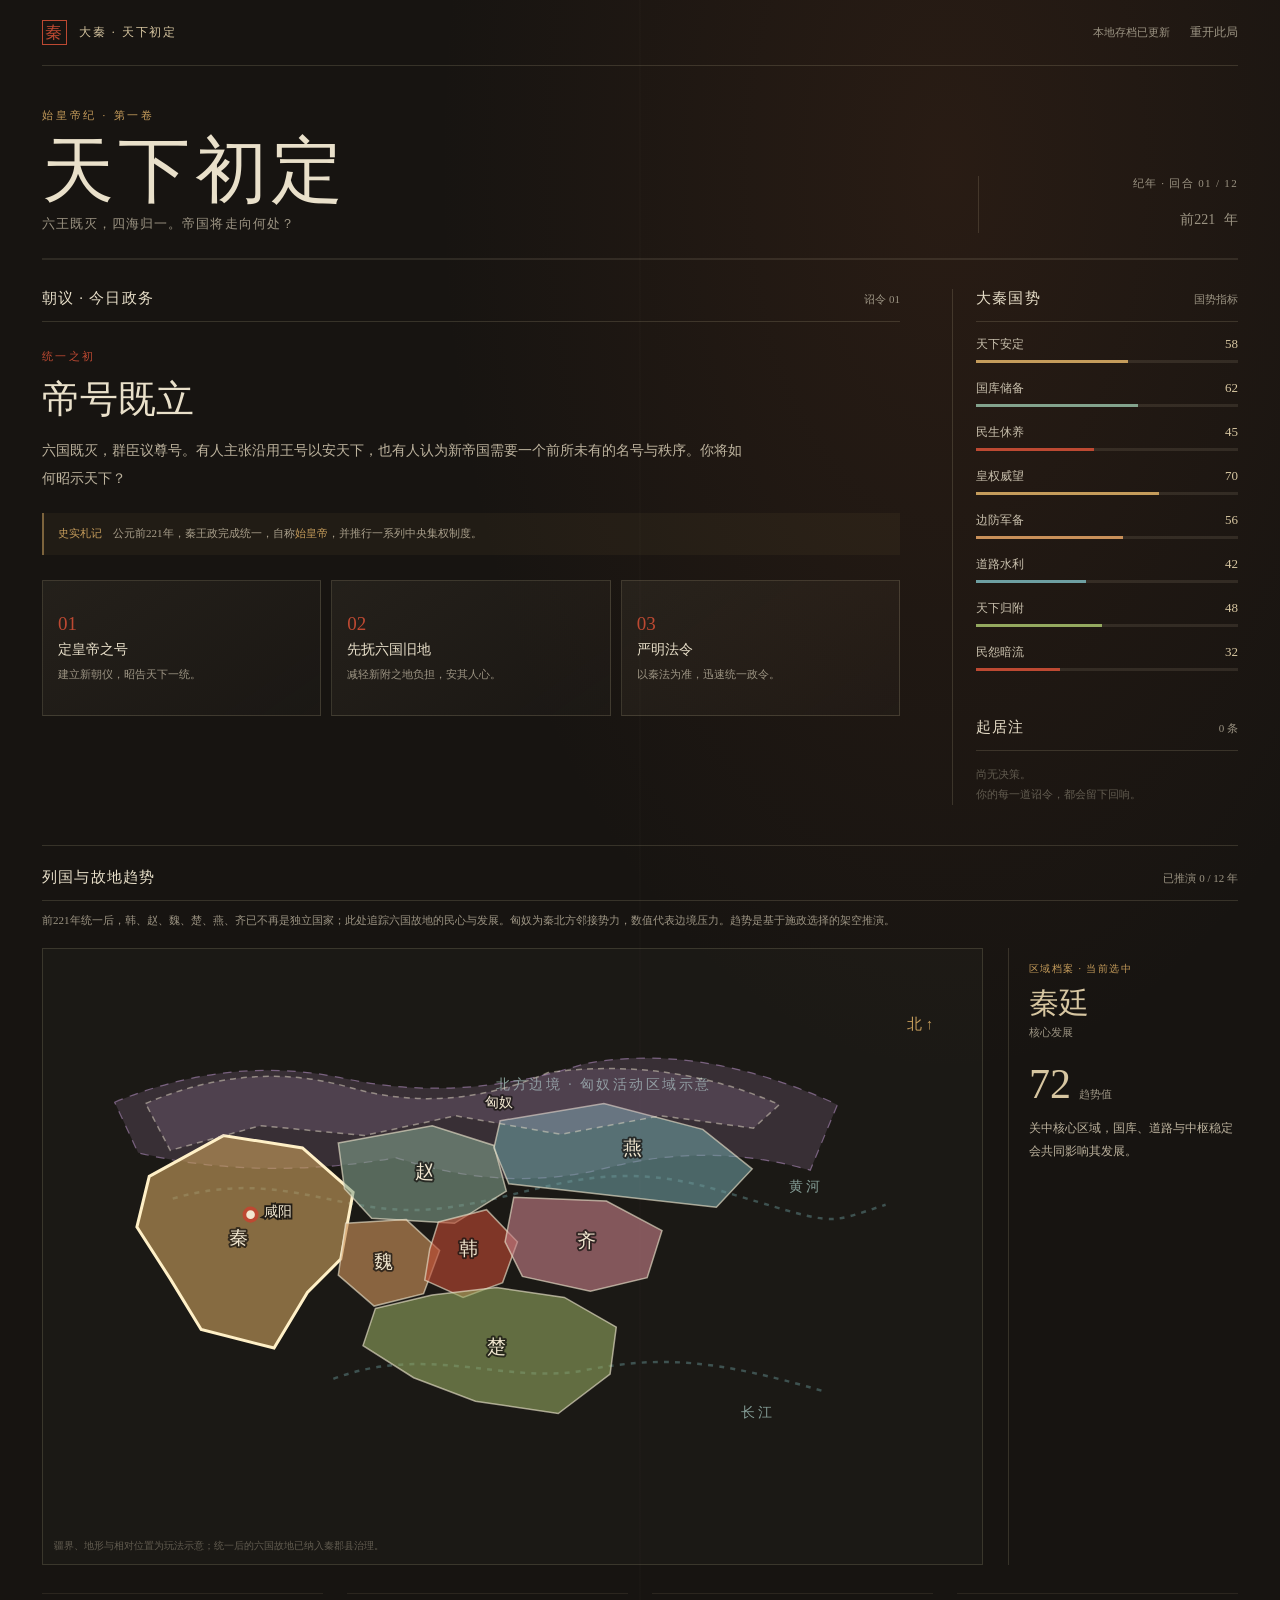
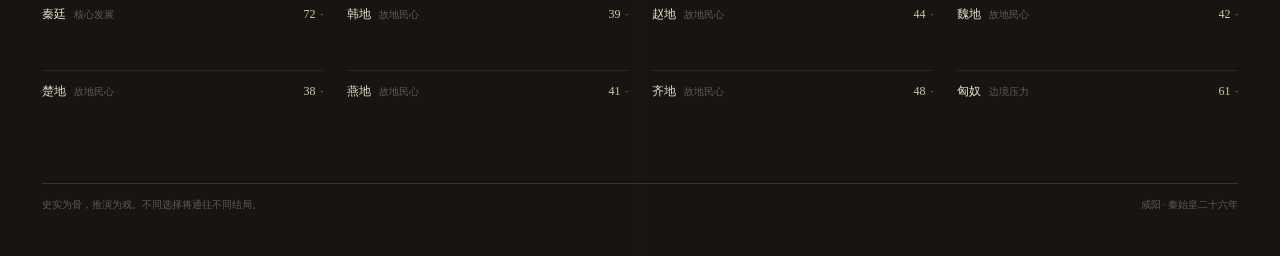
==== commit 0360b569: "Add interactive Qin era map" ====
--- a/index.html
+++ b/index.html
@@ -88,6 +88,31 @@
     .trend-panel { margin-top: 40px; border-top: 1px solid var(--line); padding-top: 22px; }
     .trend-panel .section-heading { margin-bottom: 10px; }
     .trend-note { color: var(--muted); font-size: 11px; line-height: 1.8; margin: 0 0 18px; }
+    .map-layout { display: grid; grid-template-columns: minmax(0, 1fr) 230px; gap: 25px; align-items: stretch; margin-bottom: 28px; }
+    .map-frame { min-width: 0; border: 1px solid var(--line); background: rgba(215,198,161,.025); }
+    .territory-map { display: block; width: 100%; height: auto; }
+    .map-water { fill: none; stroke: rgba(110,159,162,.42); stroke-width: 2; stroke-dasharray: 4 5; }
+    .map-river-label { fill: rgba(159,190,183,.8); font: 11px var(--serif); letter-spacing: 2px; }
+    .map-region { cursor: pointer; outline: none; }
+    .map-region path { stroke: rgba(233,224,202,.65); stroke-width: 1.5; vector-effect: non-scaling-stroke; transition: fill-opacity .18s, stroke .18s, stroke-width .18s; }
+    .map-region:hover path, .map-region:focus path { fill-opacity: .92; stroke: #f0dfb8; stroke-width: 2.5; }
+    .map-region.selected path { stroke: #fff0c7; stroke-width: 3; }
+    .map-region text { fill: #f2e8d1; font: 15px var(--serif); text-anchor: middle; pointer-events: none; paint-order: stroke; stroke: rgba(23,20,17,.75); stroke-width: 3px; stroke-linejoin: round; }
+    .map-region .small-label { font-size: 11px; }
+    .map-capital { fill: #f2e8d1; stroke: var(--vermilion); stroke-width: 3; pointer-events: none; }
+    .map-capital-label { fill: #f2e8d1; font: 11px var(--serif); pointer-events: none; paint-order: stroke; stroke: rgba(23,20,17,.9); stroke-width: 3px; }
+    .map-compass { fill: var(--gold); font: 12px var(--serif); text-anchor: middle; }
+    .map-detail { border-left: 1px solid var(--line); padding: 14px 0 14px 20px; display: flex; flex-direction: column; }
+    .map-detail-kicker { color: var(--gold); font-size: 10px; letter-spacing: .14em; }
+    .map-detail-title { margin: 7px 0 1px; color: var(--paper); font-family: var(--display); font-size: 30px; font-weight: 400; }
+    .map-detail-label { color: var(--muted); font-size: 11px; }
+    .map-detail-score { margin-top: 23px; display: flex; align-items: baseline; gap: 8px; }
+    .map-detail-score strong { font-family: var(--display); color: var(--paper); font-size: 42px; font-weight: 400; line-height: 1; }
+    .map-detail-score span { color: var(--muted); font-size: 11px; }
+    .map-detail-copy { color: #bdb39e; font-size: 12px; line-height: 1.9; margin: 12px 0 18px; }
+    .map-mini-trend { width: 100%; height: 45px; margin-top: auto; }
+    .map-mini-trend polyline { fill: none; stroke-width: 2; vector-effect: non-scaling-stroke; }
+    .map-caption { color: var(--dim); font-size: 10px; line-height: 1.6; margin: 8px 11px 10px; }
     .trend-grid { display: grid; grid-template-columns: repeat(4, minmax(0, 1fr)); gap: 0 24px; }
     .trend-item { min-width: 0; display: grid; grid-template-columns: 1fr auto; align-items: center; gap: 7px 12px; padding: 12px 0; border-top: 1px solid rgba(215,198,161,.1); }
     .trend-name { display: flex; align-items: baseline; gap: 8px; min-width: 0; }
@@ -115,6 +140,13 @@
       .stats-grid { display: grid; grid-template-columns: repeat(2, minmax(0, 1fr)); column-gap: 22px; }
       .log { margin-top: 22px; }
       .trend-grid { grid-template-columns: repeat(2, minmax(0, 1fr)); gap: 0 18px; }
+      .map-layout { grid-template-columns: 1fr; gap: 0; }
+      .map-detail { border-left: 0; border-top: 1px solid var(--line); padding: 15px 3px; display: grid; grid-template-columns: 1fr auto; align-items: center; column-gap: 14px; }
+      .map-detail-kicker, .map-detail-title, .map-detail-label, .map-detail-copy { grid-column: 1; }
+      .map-detail-score { grid-column: 2; grid-row: 1 / span 3; margin: 0; }
+      .map-detail-score strong { font-size: 34px; }
+      .map-detail-copy { margin: 6px 0 0; }
+      .map-mini-trend { grid-column: 1 / -1; height: 36px; margin-top: 8px; }
     }
     @media (max-width: 520px) {
       .frame { padding: 0 17px 25px; }
@@ -170,6 +202,64 @@
     <section class="trend-panel" aria-labelledby="trendHeading">
       <div class="section-heading"><h2 id="trendHeading">列国与故地趋势</h2><span id="trendTurn">统一后的区域推演</span></div>
       <p class="trend-note">前221年统一后，韩、赵、魏、楚、燕、齐已不再是独立国家；此处追踪六国故地的民心与发展。匈奴为秦北方邻接势力，数值代表边境压力。趋势是基于施政选择的架空推演。</p>
+      <div class="map-layout">
+        <div class="map-frame">
+          <svg class="territory-map" viewBox="0 0 760 470" role="group" aria-labelledby="mapTitle mapDescription">
+            <title id="mapTitle">前221年前后区域版图示意</title>
+            <desc id="mapDescription">可选择秦廷、韩地、赵地、魏地、楚地、燕地、齐地或匈奴查看对应趋势。地形与疆界为示意。</desc>
+            <path d="M58 124 Q152 85 245 105 T438 93 Q532 75 643 126 L621 179 Q539 156 457 177 T286 169 Q174 188 77 165 Z" fill="#a887b5" fill-opacity=".2" stroke="#a887b5" stroke-opacity=".62" stroke-dasharray="7 6" />
+            <text x="367" y="113" class="map-river-label">北方边境 · 匈奴活动区域示意</text>
+            <path class="map-water" d="M105 202 C195 176 242 219 321 210 S447 166 546 195 S630 224 682 207" />
+            <text x="604" y="196" class="map-river-label">黄河</text>
+            <path class="map-water" d="M235 348 C310 319 375 353 438 341 S543 332 632 358" />
+            <text x="565" y="379" class="map-river-label">长江</text>
+            <g class="map-region" data-region="秦廷" role="button" tabindex="0" aria-label="选择秦廷" aria-pressed="false">
+              <path d="M86 184 L146 151 L210 161 L251 197 L241 251 L214 278 L187 323 L128 308 L103 267 L76 225 Z" fill="#c59c5b" fill-opacity=".63" />
+              <text x="158" y="239">秦</text>
+            </g>
+            <g class="map-region" data-region="赵地" role="button" tabindex="0" aria-label="选择赵地" aria-pressed="false">
+              <path d="M239 157 L315 143 L365 159 L375 196 L333 222 L266 218 L244 194 Z" fill="#83a38d" fill-opacity=".58" />
+              <text x="309" y="185">赵</text>
+            </g>
+            <g class="map-region" data-region="燕地" role="button" tabindex="0" aria-label="选择燕地" aria-pressed="false">
+              <path d="M370 139 L454 125 L534 146 L574 178 L545 209 L464 200 L377 190 L365 161 Z" fill="#6e9fa2" fill-opacity=".58" />
+              <text x="477" y="166">燕</text>
+            </g>
+            <g class="map-region" data-region="魏地" role="button" tabindex="0" aria-label="选择魏地" aria-pressed="false">
+              <path d="M245 222 L294 219 L321 244 L308 279 L268 289 L239 264 Z" fill="#c99059" fill-opacity=".63" />
+              <text x="276" y="258">魏</text>
+            </g>
+            <g class="map-region" data-region="韩地" role="button" tabindex="0" aria-label="选择韩地" aria-pressed="false">
+              <path d="M320 221 L359 211 L384 237 L372 270 L340 282 L309 268 L313 243 Z" fill="#bd4932" fill-opacity=".62" />
+              <text x="344" y="248">韩</text>
+            </g>
+            <g class="map-region" data-region="齐地" role="button" tabindex="0" aria-label="选择齐地" aria-pressed="false">
+              <path d="M381 201 L456 204 L501 228 L489 266 L443 277 L388 265 L374 237 Z" fill="#c47e86" fill-opacity=".62" />
+              <text x="440" y="241">齐</text>
+            </g>
+            <g class="map-region" data-region="楚地" role="button" tabindex="0" aria-label="选择楚地" aria-pressed="false">
+              <path d="M269 291 L315 280 L367 274 L422 282 L464 306 L459 344 L417 376 L350 366 L300 347 L259 321 Z" fill="#94a95f" fill-opacity=".59" />
+              <text x="367" y="327">楚</text>
+            </g>
+            <g class="map-region" data-region="匈奴" role="button" tabindex="0" aria-label="选择匈奴边境压力" aria-pressed="false">
+              <path d="M83 125 Q168 89 248 112 T409 100 Q508 87 596 126 L575 145 L500 135 L419 150 L334 135 L260 151 L176 143 L103 163 Z" fill="#a887b5" fill-opacity=".2" stroke="#a887b5" stroke-opacity=".75" stroke-dasharray="6 5" />
+              <text x="369" y="128" class="small-label">匈奴</text>
+            </g>
+            <circle class="map-capital" cx="168" cy="215" r="5" />
+            <text class="map-capital-label" x="179" y="216">咸阳</text>
+            <text class="map-compass" x="710" y="65">北 ↑</text>
+          </svg>
+          <p class="map-caption">疆界、地形与相对位置为玩法示意；统一后的六国故地已纳入秦郡县治理。</p>
+        </div>
+        <aside class="map-detail" id="mapDetail" aria-live="polite">
+          <span class="map-detail-kicker">区域档案 · 当前选中</span>
+          <h3 class="map-detail-title" id="mapRegionName">秦廷</h3>
+          <span class="map-detail-label" id="mapRegionLabel">核心发展</span>
+          <div class="map-detail-score"><strong id="mapRegionValue">72</strong><span>趋势值</span></div>
+          <p class="map-detail-copy" id="mapRegionCopy">关中核心区域，国库、道路与中枢稳定会共同影响其发展。</p>
+          <svg class="map-mini-trend" id="mapMiniTrend" viewBox="0 0 180 45" role="img" aria-label="所选区域趋势图"><polyline points="0,22 180,22" stroke="#c59c5b"></polyline></svg>
+        </aside>
+      </div>
       <div class="trend-grid" id="trends" aria-label="列国与地区发展趋势"></div>
     </section>
     <footer class="footer"><span>史实为骨，推演为戏。不同选择将通往不同结局。</span><span>咸阳 · 秦始皇二十六年</span></footer>
@@ -183,6 +273,7 @@
       stats: { stability: 58, treasury: 62, people: 45, authority: 70, military: 56, infrastructure: 42, unity: 48, unrest: 32 },
       log: [],
       pendingIncident: null,
+      selectedRegion: "秦廷",
       regions: [
         { name: "秦廷", label: "核心发展", kind: "core", value: 72, bias: 0.2, color: "#c59c5b", history: [72] },
         { name: "韩地", label: "故地民心", kind: "former", value: 39, bias: -0.25, color: "#bd4932", history: [39] },
@@ -317,6 +408,7 @@
             ...structuredClone(initialState),
             ...saved,
             stats: { ...initialState.stats, ...saved.stats },
+            selectedRegion: saved.selectedRegion || initialState.selectedRegion,
             regions: Array.isArray(saved.regions) ? saved.regions : structuredClone(initialState.regions),
             pendingIncident: saved.pendingIncident || null
           };
@@ -371,6 +463,54 @@
       document.getElementById("trendTurn").textContent = `已推演 ${state.turn} / ${events.length} 年`;
     }
 
+    function renderMap() {
+      const selected = state.regions.find((region) => region.name === state.selectedRegion) || state.regions[0];
+      if (!selected) return;
+      document.querySelectorAll(".map-region").forEach((shape) => {
+        const isSelected = shape.dataset.region === selected.name;
+        shape.classList.toggle("selected", isSelected);
+        shape.setAttribute("aria-pressed", String(isSelected));
+      });
+      document.getElementById("mapRegionName").textContent = selected.name;
+      document.getElementById("mapRegionLabel").textContent = selected.label;
+      document.getElementById("mapRegionValue").textContent = Math.round(selected.value);
+      const descriptions = {
+        秦廷: "关中核心区域，国库、道路与中枢稳定会共同影响其发展。",
+        韩地: "六国故地之一；归附与民生改善有助于缓和新并之地的不安。",
+        赵地: "北方故地；边防调度与地方安定会影响其发展趋势。",
+        魏地: "中原故地；交通建设与徭役负担共同作用于地方恢复。",
+        楚地: "南方故地；民生、道路与治理整合影响其长期走势。",
+        燕地: "东北故地；朝廷控制力与地方归附程度决定其趋势。",
+        齐地: "东方故地；较稳定的民生有助于融入统一秩序。",
+        匈奴: "北方邻接势力；此值表示边境压力，军备与内地动荡会影响走势。"
+      };
+      document.getElementById("mapRegionCopy").textContent = descriptions[selected.name] || "该地区的发展将随施政选择变化。";
+      const values = selected.history.slice(-12);
+      const low = Math.min(...values);
+      const spread = Math.max(Math.max(...values) - low, 4);
+      const points = values.map((value, index) => {
+        const x = values.length === 1 ? 180 : index / (values.length - 1) * 180;
+        const y = 40 - (value - low + spread * 0.08) / (spread * 1.16) * 35;
+        return `${x.toFixed(1)},${y.toFixed(1)}`;
+      }).join(" ");
+      document.querySelector("#mapMiniTrend polyline").setAttribute("points", points);
+      document.querySelector("#mapMiniTrend polyline").setAttribute("stroke", selected.color);
+    }
+
+    document.querySelectorAll(".map-region").forEach((shape) => {
+      shape.addEventListener("click", () => {
+        state.selectedRegion = shape.dataset.region;
+        renderMap();
+        saveState();
+      });
+      shape.addEventListener("keydown", (event) => {
+        if (event.key === "Enter" || event.key === " ") {
+          event.preventDefault();
+          shape.dispatchEvent(new MouseEvent("click", { bubbles: true }));
+        }
+      });
+    });
+
     function advanceTrends() {
       const { stability, treasury, people, authority, infrastructure, unity, military, unrest } = state.stats;
       for (const region of state.regions) {
@@ -420,6 +560,7 @@
       document.getElementById("historyRecord").innerHTML = `<strong>${incident ? "史实记载" : "史实札记"}</strong>　${current.record}`;
       document.getElementById("progressFill").style.width = `${Math.min(state.turn / events.length, 1) * 100}%`;
       renderStats();
+      renderMap();
       renderTrends();
       renderLog();
       choicesElement.innerHTML = "";
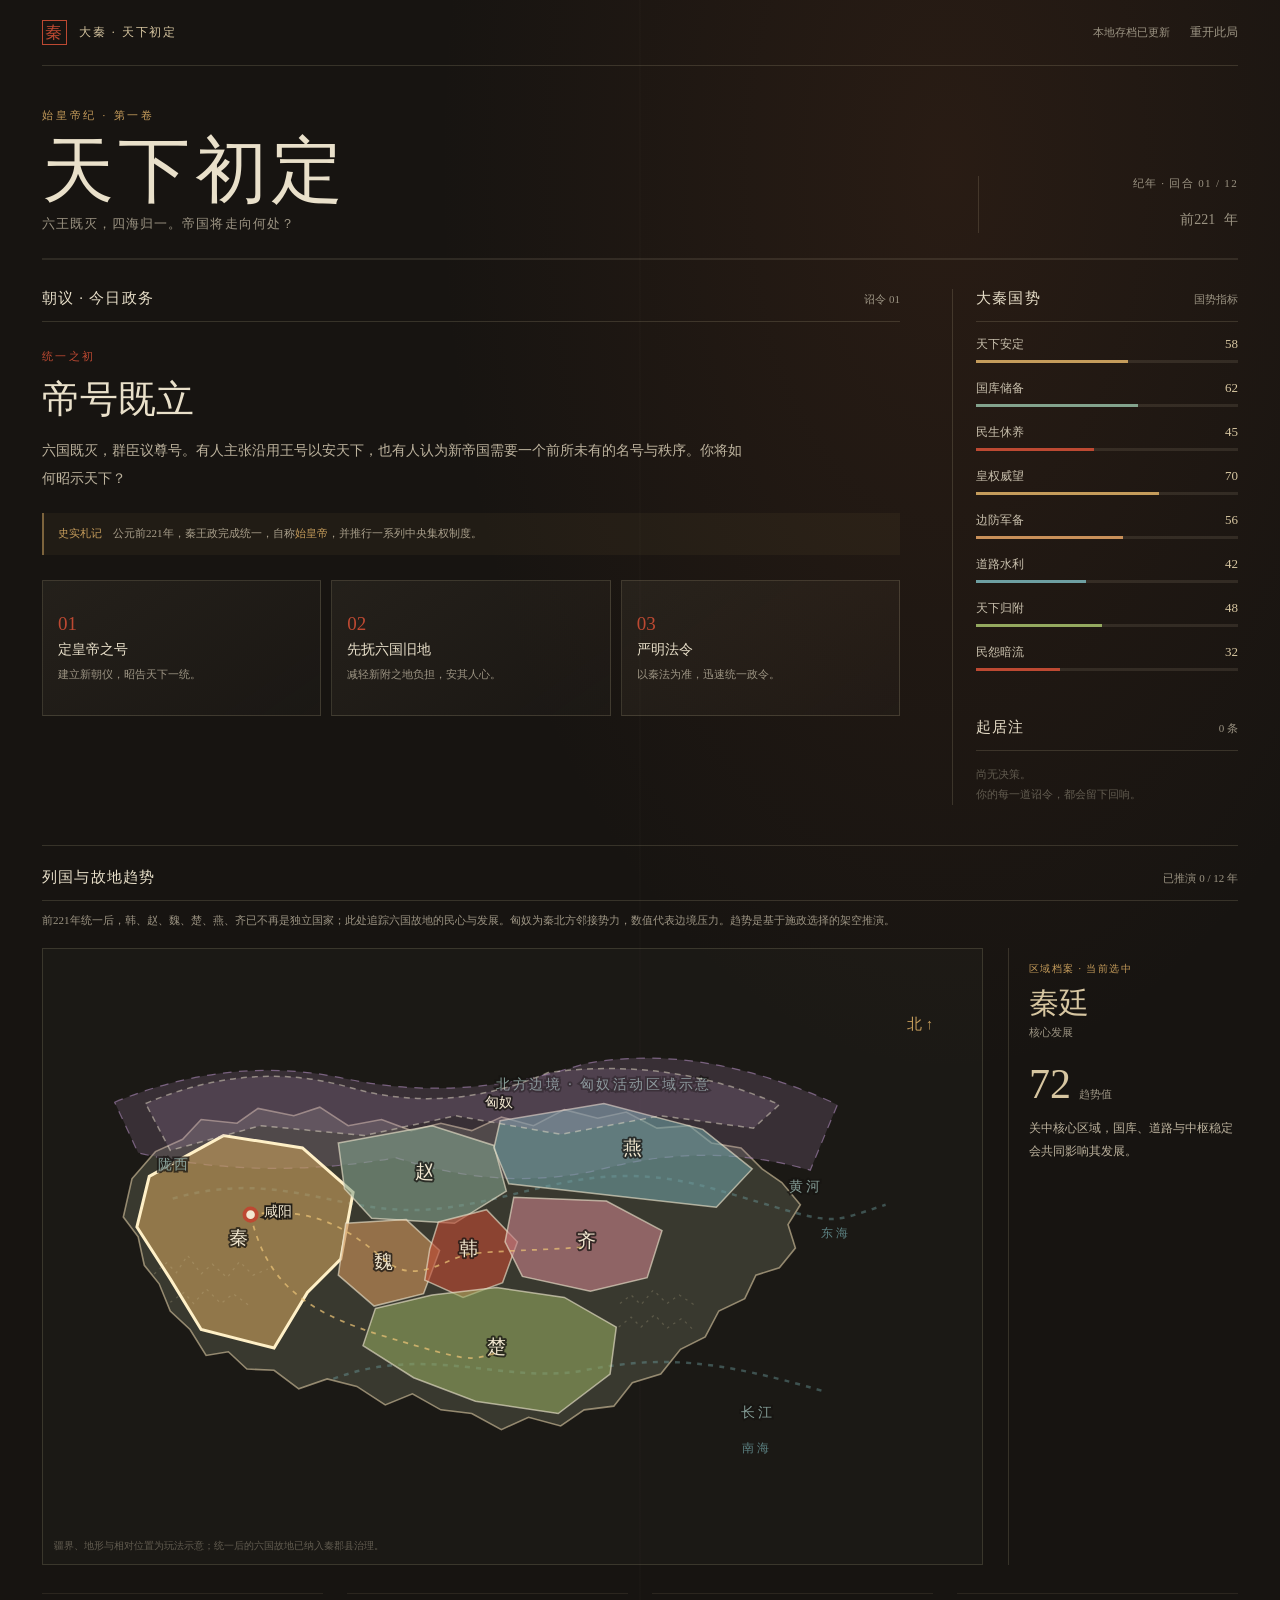
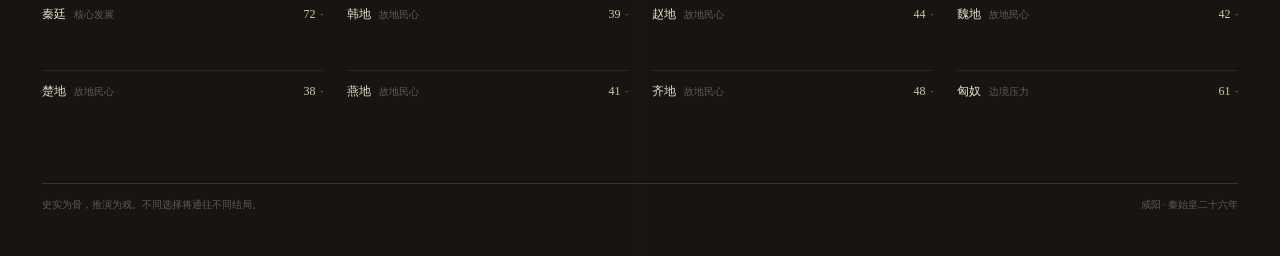
==== commit ee577031: "Add Qin empire map silhouette" ====
--- a/index.html
+++ b/index.html
@@ -91,8 +91,12 @@
     .map-layout { display: grid; grid-template-columns: minmax(0, 1fr) 230px; gap: 25px; align-items: stretch; margin-bottom: 28px; }
     .map-frame { min-width: 0; border: 1px solid var(--line); background: rgba(215,198,161,.025); }
     .territory-map { display: block; width: 100%; height: auto; }
+    .map-landmass { fill: #39392f; stroke: rgba(215,198,161,.62); stroke-width: 1.6; vector-effect: non-scaling-stroke; }
+    .map-relief { fill: none; stroke: rgba(215,198,161,.22); stroke-width: 1; stroke-dasharray: 2 4; }
+    .map-road { fill: none; stroke: rgba(236,196,119,.72); stroke-width: 1.4; stroke-dasharray: 4 5; }
     .map-water { fill: none; stroke: rgba(110,159,162,.42); stroke-width: 2; stroke-dasharray: 4 5; }
-    .map-river-label { fill: rgba(159,190,183,.8); font: 11px var(--serif); letter-spacing: 2px; }
+    .map-river-label { fill: rgba(159,190,183,.8); font: 11px var(--serif); letter-spacing: 2px; paint-order: stroke; stroke: rgba(23,20,17,.75); stroke-width: 3px; }
+    .map-sea-label { fill: rgba(110,159,162,.78); font: 10px var(--serif); letter-spacing: 2px; }
     .map-region { cursor: pointer; outline: none; }
     .map-region path { stroke: rgba(233,224,202,.65); stroke-width: 1.5; vector-effect: non-scaling-stroke; transition: fill-opacity .18s, stroke .18s, stroke-width .18s; }
     .map-region:hover path, .map-region:focus path { fill-opacity: .92; stroke: #f0dfb8; stroke-width: 2.5; }
@@ -207,6 +211,7 @@
           <svg class="territory-map" viewBox="0 0 760 470" role="group" aria-labelledby="mapTitle mapDescription">
             <title id="mapTitle">前221年前后区域版图示意</title>
             <desc id="mapDescription">可选择秦廷、韩地、赵地、魏地、楚地、燕地、齐地或匈奴查看对应趋势。地形与疆界为示意。</desc>
+            <path class="map-landmass" d="M72 186 L91 164 L113 154 L128 138 L157 141 L174 129 L203 135 L224 128 L247 143 L274 138 L298 147 L322 141 L347 147 L371 136 L397 143 L422 130 L449 137 L472 132 L497 145 L523 143 L541 157 L565 161 L582 178 L598 189 L613 207 L603 223 L609 242 L596 258 L577 264 L568 283 L547 293 L536 314 L516 324 L500 344 L477 351 L462 370 L438 373 L419 386 L393 379 L371 389 L347 376 L322 373 L299 360 L277 369 L254 354 L230 348 L207 356 L187 341 L165 340 L150 326 L132 329 L119 308 L103 293 L94 271 L82 256 L77 233 L65 217 Z" />
             <path d="M58 124 Q152 85 245 105 T438 93 Q532 75 643 126 L621 179 Q539 156 457 177 T286 169 Q174 188 77 165 Z" fill="#a887b5" fill-opacity=".2" stroke="#a887b5" stroke-opacity=".62" stroke-dasharray="7 6" />
             <text x="367" y="113" class="map-river-label">北方边境 · 匈奴活动区域示意</text>
             <path class="map-water" d="M105 202 C195 176 242 219 321 210 S447 166 546 195 S630 224 682 207" />
@@ -245,8 +250,14 @@
               <path d="M83 125 Q168 89 248 112 T409 100 Q508 87 596 126 L575 145 L500 135 L419 150 L334 135 L260 151 L176 143 L103 163 Z" fill="#a887b5" fill-opacity=".2" stroke="#a887b5" stroke-opacity=".75" stroke-dasharray="6 5" />
               <text x="369" y="128" class="small-label">匈奴</text>
             </g>
+            <path class="map-relief" d="M90 263 l10 -9 8 8 9 -14 11 15 9 -8 12 11 10 -13 11 11 12 -5 M103 286 l11 -8 8 9 10 -12 12 12 10 -8 12 9 M467 287 l9 -7 8 8 10 -12 11 11 10 -7 12 8 M466 306 l10 -8 8 8 11 -10 10 11 12 -8 10 10" />
+            <path class="map-road" d="M168 215 C223 207 252 231 277 252 S326 250 345 247 S406 244 440 241" />
+            <path class="map-road" d="M168 215 C180 267 208 293 278 314 S344 333 367 327" />
             <circle class="map-capital" cx="168" cy="215" r="5" />
             <text class="map-capital-label" x="179" y="216">咸阳</text>
+            <text class="map-sea-label" x="630" y="233">东海</text>
+            <text class="map-sea-label" x="566" y="407">南海</text>
+            <text class="map-river-label" x="93" y="178">陇西</text>
             <text class="map-compass" x="710" y="65">北 ↑</text>
           </svg>
           <p class="map-caption">疆界、地形与相对位置为玩法示意；统一后的六国故地已纳入秦郡县治理。</p>
